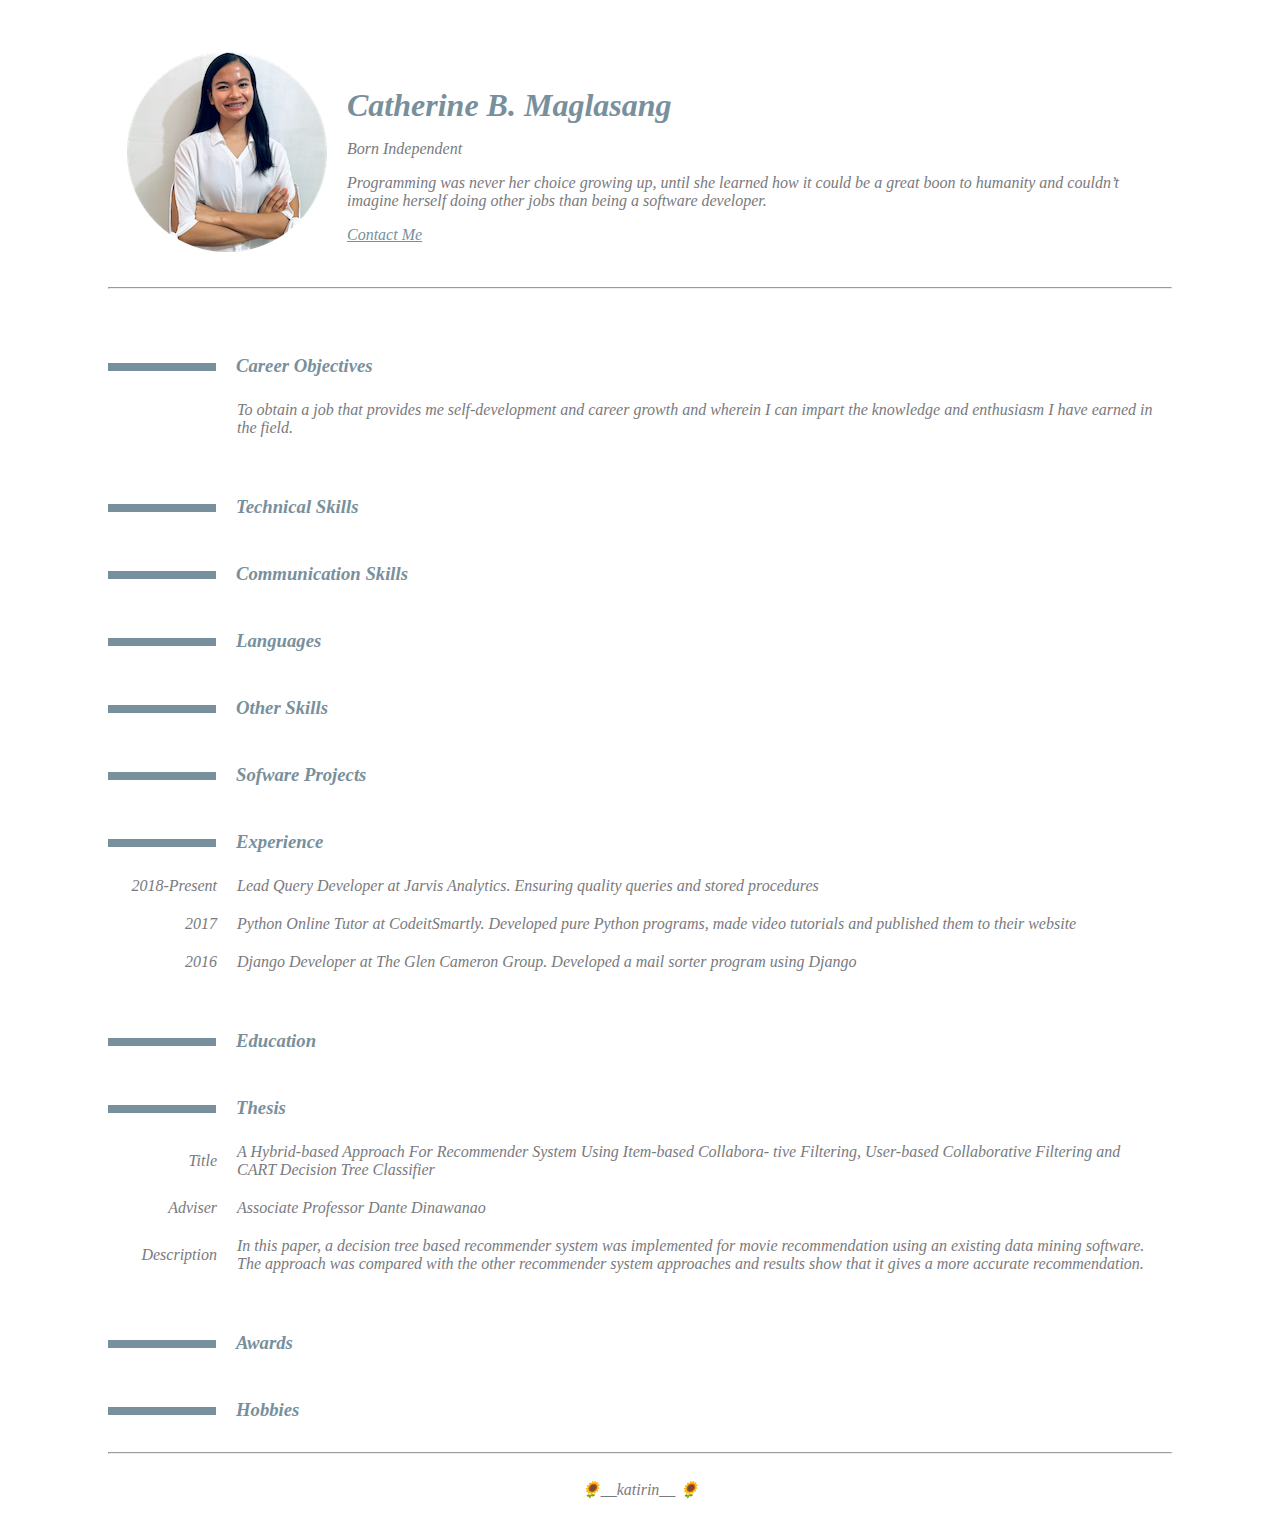
==== index.html @ 4e16a22c "Added styles" ====
<!DOCTYPE html>
<html lang="en" dir="ltr">

<head>
  <meta charset="utf-8">
  <title>🌻Catherine's Personal Site</title>
  <link rel="stylesheet" href="css/styles.css">
</head>

<body>
  <table>
    <tr>
      <td>
        <img src="images/profile.png" alt="catherine's profile picture">
      </td>
      <td>
        <h1>Catherine B. Maglasang</h1>
        <p>Born Independent</p>
        <p>Programming was never her choice growing up, until she learned how it could be a great boon to humanity and couldn’t imagine herself doing other jobs than being a software developer.</p>
        <p><a href="contact-me.html" target="_blank">Contact Me</a></p>
      </td>
    </tr>
  </table>
  <hr>
  <br>
  <div>
    <div class="divider">
      <hr class="left">
      <h3>Career Objectives</h3>
    </div>
    <table>
      <tbody>
        <tr>
          <td class="table-col1"></td>
          <td>To obtain a job that provides me self-development and career growth and wherein I
            can impart the knowledge and enthusiasm I have earned in the field.</td>
        </tr>
      <tbody>
    </table>
  </div>

  <div>
    <div class="divider">
      <hr class="left">
      <h3>Technical Skills</h3>
    </div>
  </div>

  <div>
    <div class="divider">
      <hr class="left">
      <h3>Communication Skills</h3>
    </div>
  </div>

  <div>
    <div class="divider">
      <hr class="left">
      <h3>Languages</h3>
    </div>
  </div>

  <div>
    <div class="divider">
      <hr class="left">
      <h3>Other Skills</h3>
    </div>
  </div>

  <div>
    <div class="divider">
      <hr class="left">
      <h3>Sofware Projects</h3>
    </div>
  </div>

  <div>
    <div class="divider">
      <hr class="left">
      <h3>Experience</h3>
    </div>
    <table>
      <tbody>
        <tr>
          <td class="table-col1">2018-Present</td>
          <td>Lead Query Developer at Jarvis Analytics. Ensuring quality queries and stored procedures</td>
        </tr>
        <tr>
          <td class="table-col1">2017</td>
          <td>Python Online Tutor at CodeitSmartly. Developed pure Python programs, made video tutorials and published them to their website</td>
        </tr>
        <tr>
          <td class="table-col1">2016</td>
          <td>Django Developer at The Glen Cameron Group. Developed a mail sorter program using Django</td>
        </tr>
      </tbody>
    </table>
  </div>

  <div>
    <div class="divider">
      <hr class="left">
      <h3>Education</h3>
    </div>
  </div>

  <div>
    <div class="divider">
      <hr class="left">
      <h3>Thesis</h3>
    </div>
    <table>
      <tbody>
        <tr>
          <td class="table-col1">Title</td>
          <td>A Hybrid-based Approach For Recommender System Using Item-based Collabora-
            tive Filtering, User-based Collaborative Filtering and CART Decision Tree Classifier</td>
        </tr>
        <tr>
          <td class="table-col1">Adviser</td>
          <td>Associate Professor Dante Dinawanao</td>
        </tr>
        <tr>
          <td class="table-col1">Description</td>
          <td>In this paper, a decision tree based recommender system was implemented for
            movie recommendation using an existing data mining software. The approach was
            compared with the other recommender system approaches and results show that it
            gives a more accurate recommendation.</td>
        </tr>
      </tbody>
    </table>
  </div>

  <div>
    <div class="divider">
      <hr class="left">
      <h3>Awards</h3>
    </div>
  </div>

  <div>
    <div class="divider">
      <hr class="left">
      <h3>Hobbies</h3>
    </div>
  </div>
</body>
<br>
<hr>
<br>
<footer>
  🌻__katirin__ 🌻
</footer>

</html>
---- css/styles.css ----
body {
  color: #797a7e;
  padding:20px 100px 20px;
  font-style: italic;
}

h1, h3, a {
  color: #78909c;
  margin-block-end: 0px;
  margin-block-start: 40px;

}

table {
  border-spacing: 18px;
  text-align: left;
}

table .table-col1 {
  width: 90px;
  text-align: right;
}

.divider {
  text-indent: 20px;
  padding-bottom: 5px;
}

.divider hr {
  border-width: 4px;
	width:100px;
  border-color: #78909c;
  border-style:solid;
}

.left {
	float:left;
}

footer {
  text-align: center;
}
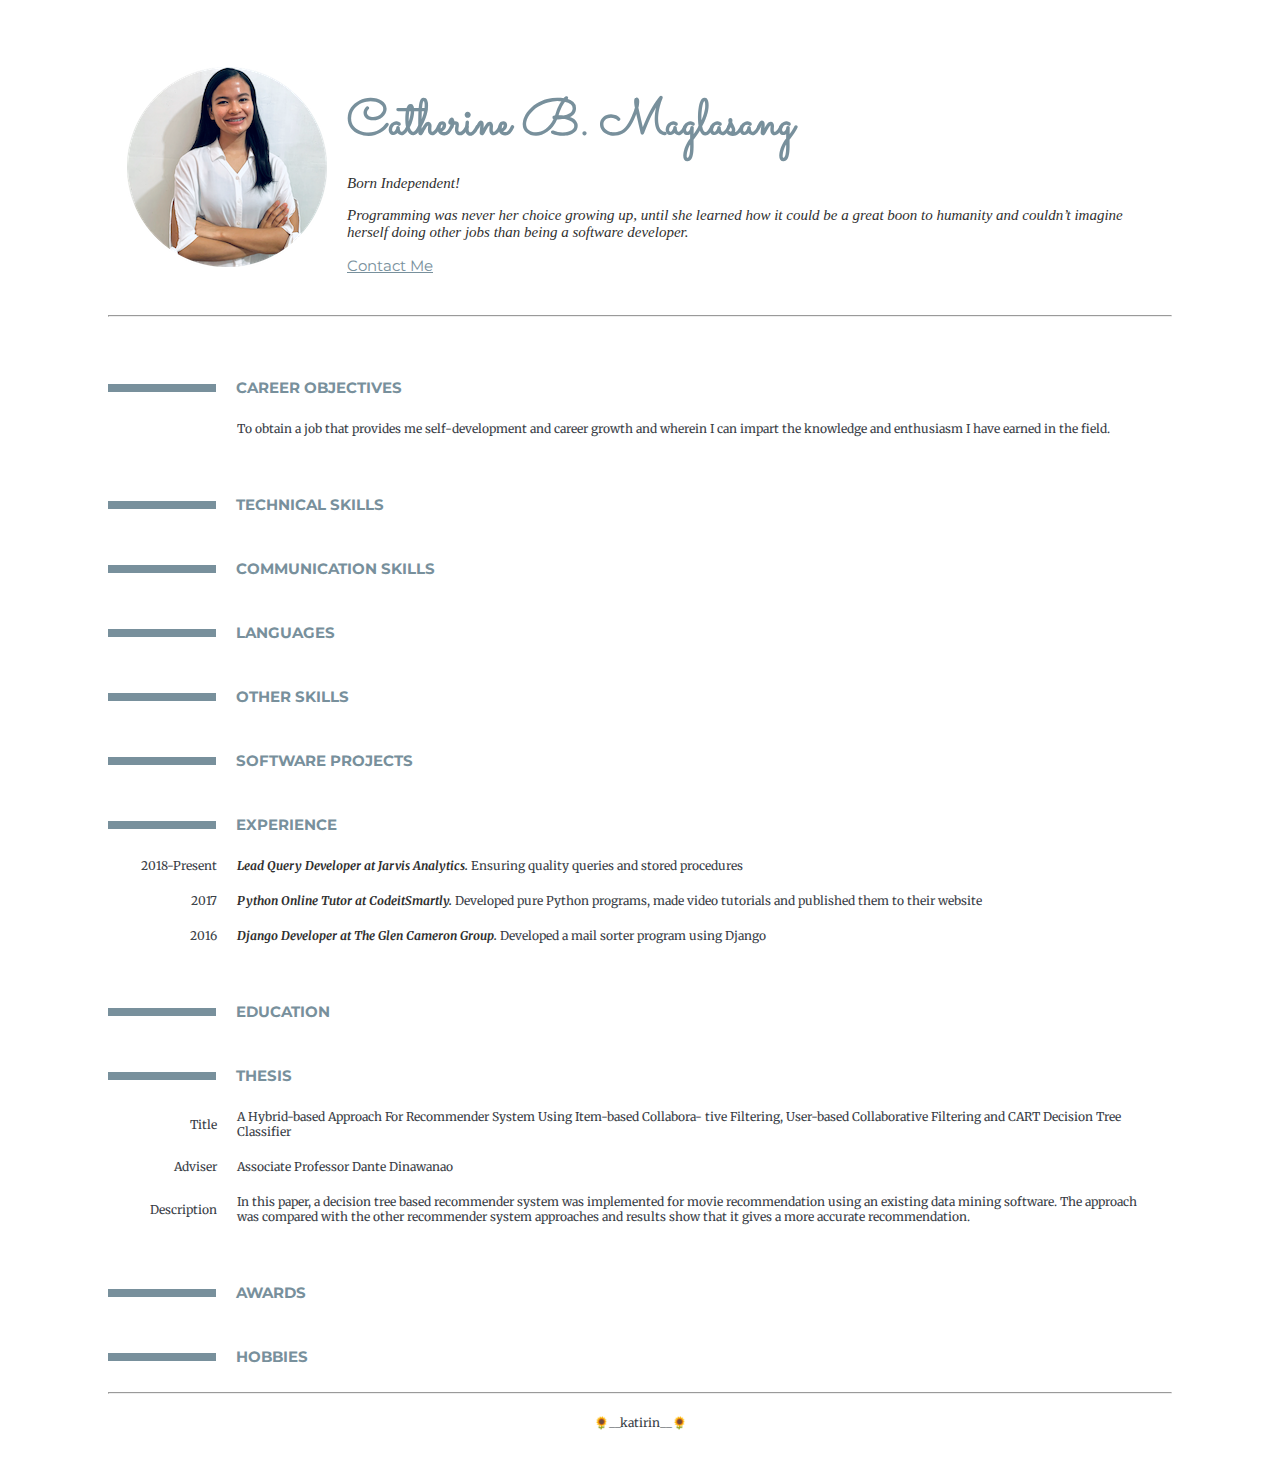
==== commit 480d0893: "Updated styles and content" ====
--- a/index.html
+++ b/index.html
@@ -5,6 +5,7 @@
   <meta charset="utf-8">
   <title>🌻Catherine's Personal Site</title>
   <link rel="stylesheet" href="css/styles.css">
+  <link href="https://fonts.googleapis.com/css2?family=Merriweather:wght@300&family=Montserrat:wght@100;500&family=Nanum+Gothic+Coding&family=Sacramento&display=swap" rel="stylesheet">
 </head>
 
 <body>
@@ -15,9 +16,9 @@
       </td>
       <td>
         <h1>Catherine B. Maglasang</h1>
-        <p>Born Independent</p>
-        <p>Programming was never her choice growing up, until she learned how it could be a great boon to humanity and couldn’t imagine herself doing other jobs than being a software developer.</p>
-        <p><a href="contact-me.html" target="_blank">Contact Me</a></p>
+        <p class="intro">Born Independent!</p>
+        <p class="intro"> Programming was never her choice growing up, until she learned how it could be a great boon to humanity and couldn’t imagine herself doing other jobs than being a software developer.</p>
+        <p class="intro"><a href="contact-me.html" target="_blank">Contact Me</a></p>
       </td>
     </tr>
   </table>
@@ -26,7 +27,7 @@
   <div>
     <div class="divider">
       <hr class="left">
-      <h3>Career Objectives</h3>
+      <h3>CAREER OBJECTIVES</h3>
     </div>
     <table>
       <tbody>
@@ -42,56 +43,56 @@
   <div>
     <div class="divider">
       <hr class="left">
-      <h3>Technical Skills</h3>
+      <h3>TECHNICAL SKILLS</h3>
     </div>
   </div>
 
   <div>
     <div class="divider">
       <hr class="left">
-      <h3>Communication Skills</h3>
+      <h3>COMMUNICATION SKILLS</h3>
     </div>
   </div>
 
   <div>
     <div class="divider">
       <hr class="left">
-      <h3>Languages</h3>
+      <h3>LANGUAGES</h3>
     </div>
   </div>
 
   <div>
     <div class="divider">
       <hr class="left">
-      <h3>Other Skills</h3>
+      <h3>OTHER SKILLS</h3>
     </div>
   </div>
 
   <div>
     <div class="divider">
       <hr class="left">
-      <h3>Sofware Projects</h3>
+      <h3>SOFTWARE PROJECTS</h3>
     </div>
   </div>
 
   <div>
     <div class="divider">
       <hr class="left">
-      <h3>Experience</h3>
+      <h3>EXPERIENCE</h3>
     </div>
     <table>
       <tbody>
         <tr>
           <td class="table-col1">2018-Present</td>
-          <td>Lead Query Developer at Jarvis Analytics. Ensuring quality queries and stored procedures</td>
+          <td><strong class="highlight">Lead Query Developer at Jarvis Analytics.</strong> Ensuring quality queries and stored procedures</td>
         </tr>
         <tr>
           <td class="table-col1">2017</td>
-          <td>Python Online Tutor at CodeitSmartly. Developed pure Python programs, made video tutorials and published them to their website</td>
+          <td><strong class="highlight">Python Online Tutor at CodeitSmartly.</strong> Developed pure Python programs, made video tutorials and published them to their website</td>
         </tr>
         <tr>
           <td class="table-col1">2016</td>
-          <td>Django Developer at The Glen Cameron Group. Developed a mail sorter program using Django</td>
+          <td><strong class="highlight">Django Developer at The Glen Cameron Group.</strong> Developed a mail sorter program using Django</td>
         </tr>
       </tbody>
     </table>
@@ -100,14 +101,14 @@
   <div>
     <div class="divider">
       <hr class="left">
-      <h3>Education</h3>
+      <h3>EDUCATION</h3>
     </div>
   </div>
 
   <div>
     <div class="divider">
       <hr class="left">
-      <h3>Thesis</h3>
+      <h3>THESIS</h3>
     </div>
     <table>
       <tbody>
@@ -134,14 +135,14 @@
   <div>
     <div class="divider">
       <hr class="left">
-      <h3>Awards</h3>
+      <h3>AWARDS</h3>
     </div>
   </div>
 
   <div>
     <div class="divider">
       <hr class="left">
-      <h3>Hobbies</h3>
+      <h3>HOBBIES</h3>
     </div>
   </div>
 </body>
@@ -149,7 +150,7 @@
 <hr>
 <br>
 <footer>
-  🌻__katirin__ 🌻
+  🌻__katirin__🌻
 </footer>
 
 </html>
--- a/css/styles.css
+++ b/css/styles.css
@@ -1,14 +1,25 @@
 body {
-  color: #797a7e;
+  color: #393e46;
   padding:20px 100px 20px;
-  font-style: italic;
+  font-family: Merriweather,serif;
+  font-size: 12px;
 }
 
-h1, h3, a {
+h1 {
   color: #78909c;
   margin-block-end: 0px;
   margin-block-start: 40px;
+  font-family: 'Sacramento', cursive;
+  font-size: 50px;
+}
 
+h3, a {
+  color: #78909c;
+  margin-block-end: 0px;
+  margin-block-start: 40px;
+  font-family: 'Montserrat', sans-serif;
+  font-style: normal;
+  font-size: 15px;
 }
 
 table {
@@ -40,3 +51,15 @@
 footer {
   text-align: center;
 }
+
+.intro {
+  font-style: italic;
+  font-family: Lora, Georgia, serif;
+  font-size: 15px;
+  color: #303030;
+}
+
+.highlight {
+  font-style: oblique;
+  color: #303030;
+}
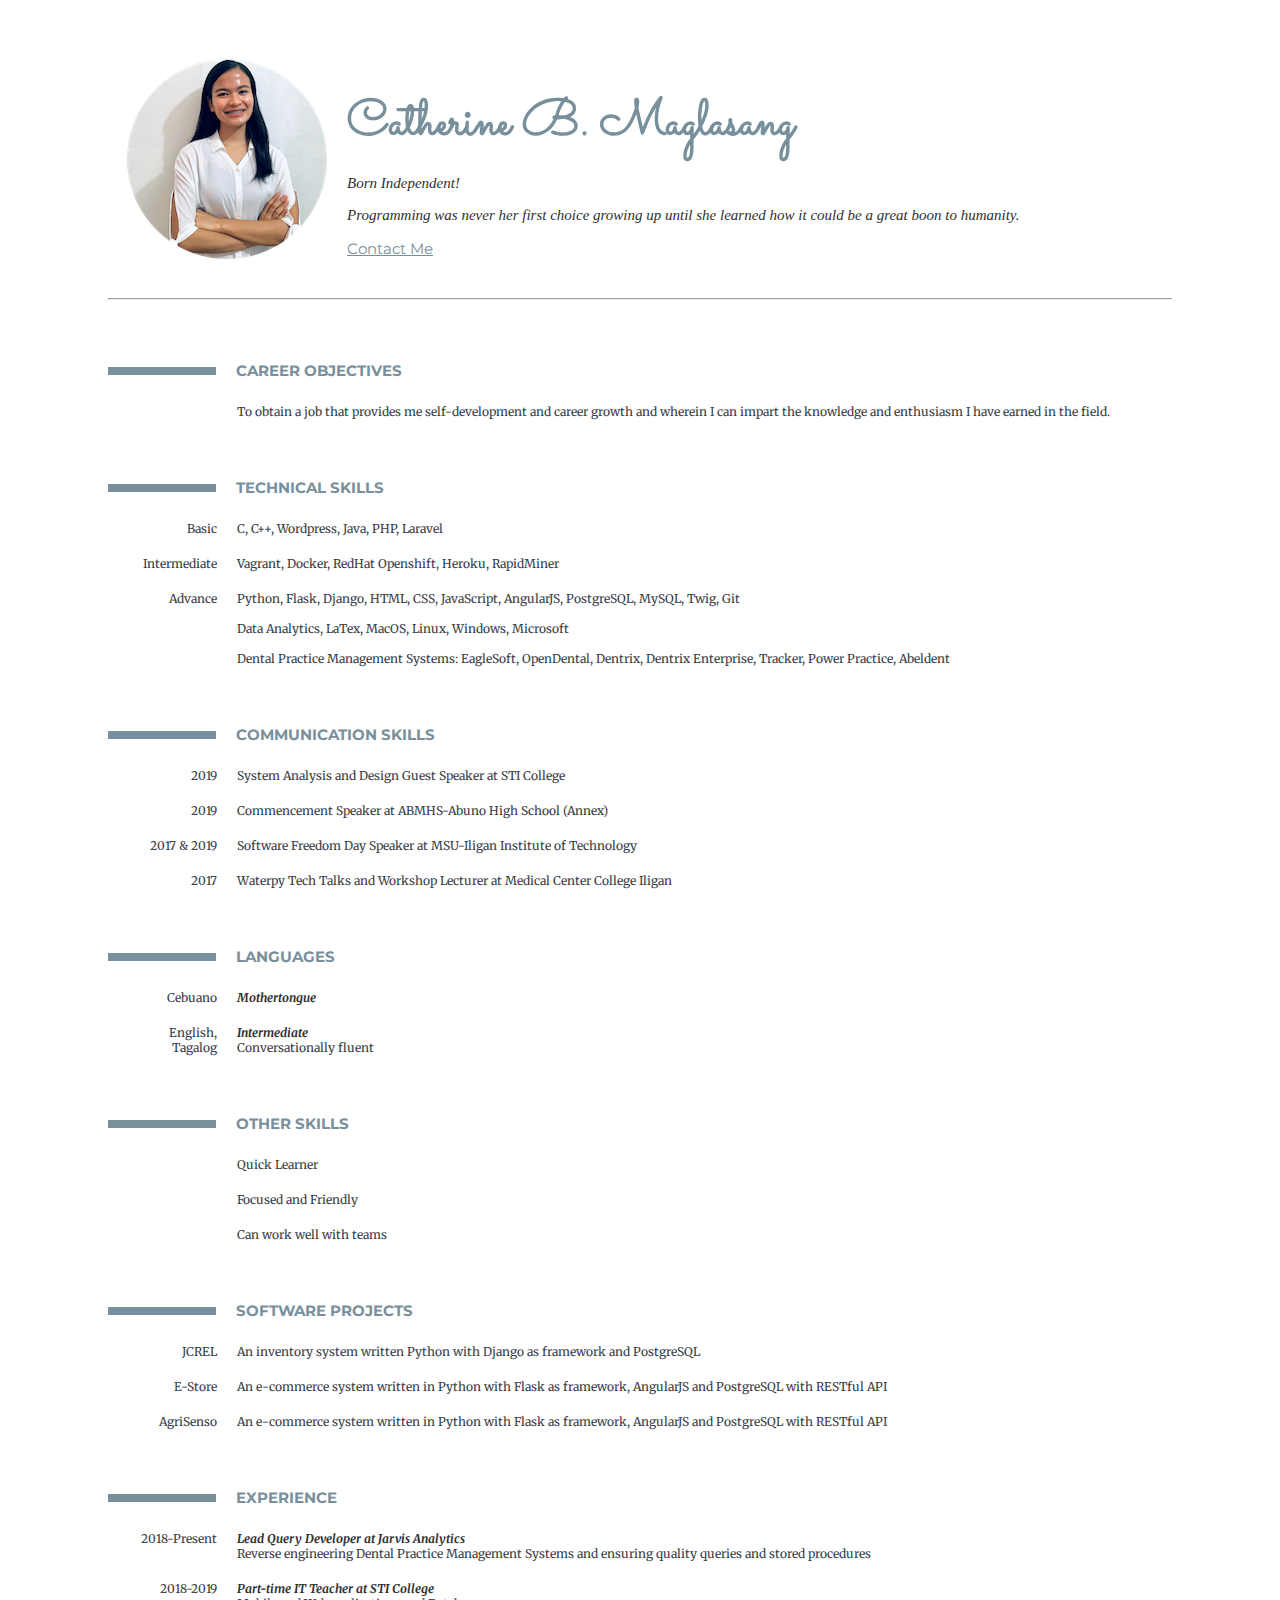
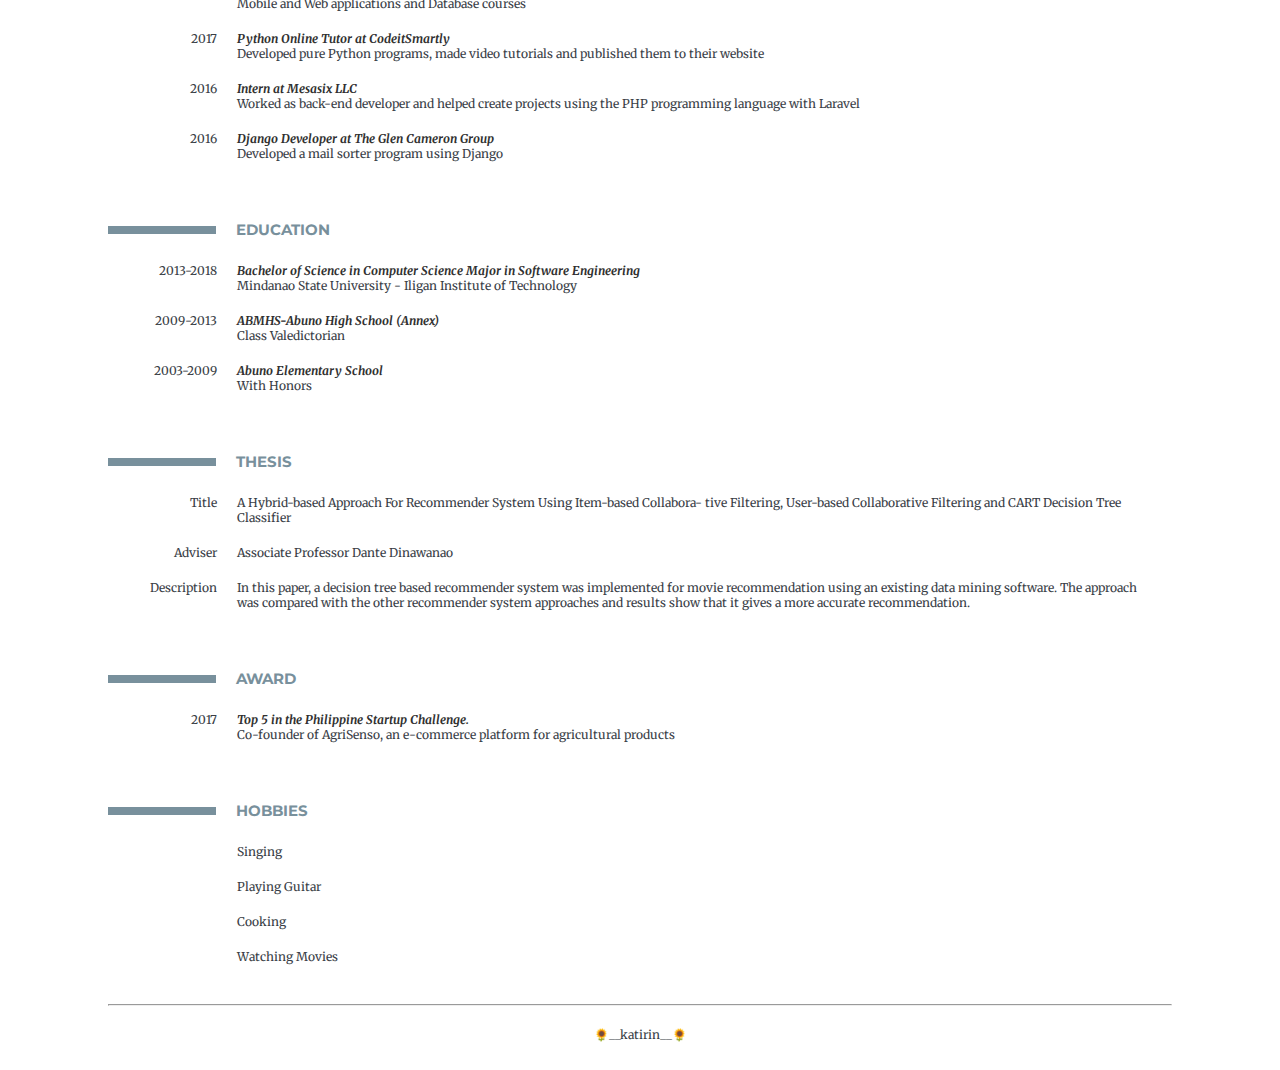
==== commit 14fcd63a: "Updated Contact page" ====
--- a/index.html
+++ b/index.html
@@ -3,7 +3,7 @@
 
 <head>
   <meta charset="utf-8">
-  <title>🌻Catherine's Personal Site</title>
+  <title>Catherine's Personal Site</title>
   <link rel="stylesheet" href="css/styles.css">
   <link href="https://fonts.googleapis.com/css2?family=Merriweather:wght@300&family=Montserrat:wght@100;500&family=Nanum+Gothic+Coding&family=Sacramento&display=swap" rel="stylesheet">
 </head>
@@ -17,7 +17,7 @@
       <td>
         <h1>Catherine B. Maglasang</h1>
         <p class="intro">Born Independent!</p>
-        <p class="intro"> Programming was never her choice growing up, until she learned how it could be a great boon to humanity and couldn’t imagine herself doing other jobs than being a software developer.</p>
+        <p class="intro"> Programming was never her first choice growing up until she learned how it could be a great boon to humanity.</p>
         <p class="intro"><a href="contact-me.html" target="_blank">Contact Me</a></p>
       </td>
     </tr>
@@ -45,6 +45,22 @@
       <hr class="left">
       <h3>TECHNICAL SKILLS</h3>
     </div>
+    <table>
+      <tbody>
+        <tr>
+          <td class="table-col1">Basic</td>
+          <td>C, C++, Wordpress, Java, PHP, Laravel</td>
+        </tr>
+        <tr>
+          <td class="table-col1">Intermediate</td>
+          <td>Vagrant, Docker, RedHat Openshift, Heroku, RapidMiner</td>
+        </tr>
+        <tr>
+          <td class="table-col1">Advance</td>
+          <td>Python, Flask, Django, HTML, CSS, JavaScript, AngularJS, PostgreSQL, MySQL, Twig, Git <br><br>Data Analytics, LaTex, MacOS, Linux, Windows, Microsoft <br><br> Dental Practice Management Systems: EagleSoft, OpenDental, Dentrix, Dentrix Enterprise, Tracker, Power Practice, Abeldent</td>
+        </tr>
+      </tbody>
+    </table>
   </div>
 
   <div>
@@ -52,6 +68,26 @@
       <hr class="left">
       <h3>COMMUNICATION SKILLS</h3>
     </div>
+    <table>
+      <tbody>
+        <tr>
+          <td class="table-col1">2019</td>
+          <td>System Analysis and Design Guest Speaker at STI College</td>
+        </tr>
+        <tr>
+          <td class="table-col1">2019</td>
+          <td>Commencement Speaker at ABMHS-Abuno High School (Annex)</td>
+        </tr>
+        <tr>
+          <td class="table-col1">2017 & 2019</td>
+          <td>Software Freedom Day Speaker at MSU-Iligan Institute of Technology</td>
+        </tr>
+        <tr>
+          <td class="table-col1">2017</td>
+          <td>Waterpy Tech Talks and Workshop Lecturer at Medical Center College Iligan</td>
+        </tr>
+      </tbody>
+    </table>
   </div>
 
   <div>
@@ -59,6 +95,18 @@
       <hr class="left">
       <h3>LANGUAGES</h3>
     </div>
+    <table>
+      <tbody>
+        <tr>
+          <td class="table-col1">Cebuano</td>
+          <td><strong class="highlight">Mothertongue</strong></td>
+        </tr>
+        <tr>
+          <td class="table-col1">English, Tagalog</td>
+          <td><strong class="highlight">Intermediate</strong><br> Conversationally fluent</td>
+        </tr>
+      </tbody>
+    </table>
   </div>
 
   <div>
@@ -66,6 +114,25 @@
       <hr class="left">
       <h3>OTHER SKILLS</h3>
     </div>
+    <table>
+      <tbody>
+        <tr>
+          <td class="table-col1"></td>
+          <td>Quick Learner</td>
+        </tr>
+      <tbody>
+        <tr>
+          <td class="table-col1"></td>
+          <td>Focused and Friendly</td>
+        </tr>
+      <tbody>
+        <tr>
+          <td class="table-col1"></td>
+          <td>Can work well with teams</td>
+        </tr>
+      </tbody>
+    </table>
+
   </div>
 
   <div>
@@ -73,6 +140,23 @@
       <hr class="left">
       <h3>SOFTWARE PROJECTS</h3>
     </div>
+    <table>
+      <tbody>
+        <tr>
+          <td class="table-col1">JCREL</td>
+          <td>An inventory system written Python with Django as framework and PostgreSQL</td>
+        </tr>
+        <tr>
+          <td class="table-col1">E-Store</td>
+          <td>An e-commerce system written in Python with Flask as framework, AngularJS and PostgreSQL with RESTful API</td>
+        </tr>
+        </tr>
+        <tr>
+          <td class="table-col1">AgriSenso</td>
+          <td>An e-commerce system written in Python with Flask as framework, AngularJS and PostgreSQL with RESTful API</td>
+        </tr>
+      </tbody>
+    </table>
   </div>
 
   <div>
@@ -84,15 +168,24 @@
       <tbody>
         <tr>
           <td class="table-col1">2018-Present</td>
-          <td><strong class="highlight">Lead Query Developer at Jarvis Analytics.</strong> Ensuring quality queries and stored procedures</td>
+          <td><strong class="highlight">Lead Query Developer at Jarvis Analytics</strong><br> Reverse engineering Dental Practice Management Systems and ensuring quality queries and stored procedures</td>
+        </tr>
+        <tr>
+          <td class="table-col1">2018-2019</td>
+          <td><strong class="highlight">Part-time IT Teacher at STI College</strong><br> Mobile and Web applications and Database courses</td>
         </tr>
         <tr>
           <td class="table-col1">2017</td>
-          <td><strong class="highlight">Python Online Tutor at CodeitSmartly.</strong> Developed pure Python programs, made video tutorials and published them to their website</td>
+          <td><strong class="highlight">Python Online Tutor at CodeitSmartly</strong><br> Developed pure Python programs, made video tutorials and published them to their website</td>
         </tr>
         <tr>
           <td class="table-col1">2016</td>
-          <td><strong class="highlight">Django Developer at The Glen Cameron Group.</strong> Developed a mail sorter program using Django</td>
+          <td><strong class="highlight">Intern at Mesasix LLC</strong><br> Worked as back-end developer and helped create projects using the PHP programming language with Laravel</td>
+        </tr>
+        </tr>
+        <tr>
+          <td class="table-col1">2016</td>
+          <td><strong class="highlight">Django Developer at The Glen Cameron Group</strong><br> Developed a mail sorter program using Django</td>
         </tr>
       </tbody>
     </table>
@@ -103,6 +196,22 @@
       <hr class="left">
       <h3>EDUCATION</h3>
     </div>
+    <table>
+      <tbody>
+        <tr>
+          <td class="table-col1">2013-2018</td>
+          <td><strong class="highlight">Bachelor of Science in Computer Science Major in Software Engineering</strong> <br>Mindanao State University - Iligan Institute of Technology </td>
+        </tr>
+        <tr>
+          <td class="table-col1">2009-2013</td>
+          <td><strong class="highlight">ABMHS-Abuno High School (Annex)</strong> <br>Class Valedictorian</td>
+        </tr>
+        <tr>
+          <td class="table-col1">2003-2009</td>
+          <td><strong class="highlight">Abuno Elementary School</strong><br> With Honors</td>
+        </tr>
+      </tbody>
+    </table>
   </div>
 
   <div>
@@ -135,8 +244,16 @@
   <div>
     <div class="divider">
       <hr class="left">
-      <h3>AWARDS</h3>
-    </div>
+      <h3>AWARD</h3>
+    </div>
+    <table>
+      <tbody>
+        <tr>
+          <td class="table-col1">2017</td>
+          <td><strong class="highlight">Top 5 in the Philippine Startup Challenge.</strong> <br>Co-founder of AgriSenso, an e-commerce platform for agricultural products </td>
+        </tr>
+      </tbody>
+    </table>
   </div>
 
   <div>
@@ -144,6 +261,26 @@
       <hr class="left">
       <h3>HOBBIES</h3>
     </div>
+    <table>
+      <tbody>
+        <tr>
+          <td class="table-col1"></td>
+          <td>Singing</td>
+        </tr>
+        <tr>
+          <td class="table-col1"></td>
+          <td>Playing Guitar</td>
+        </tr>
+        <tr>
+          <td class="table-col1"></td>
+          <td>Cooking</td>
+        </tr>
+        <tr>
+          <td class="table-col1"></td>
+          <td>Watching Movies</td>
+        </tr>
+      </tbody>
+    </table>
   </div>
 </body>
 <br>
@@ -153,4 +290,5 @@
   🌻__katirin__🌻
 </footer>
 
+<script src="index.js" charset="utf-8"></script>
 </html>
--- a/css/styles.css
+++ b/css/styles.css
@@ -30,6 +30,7 @@
 table .table-col1 {
   width: 90px;
   text-align: right;
+  vertical-align: top;
 }
 
 .divider {
@@ -63,3 +64,91 @@
   font-style: oblique;
   color: #303030;
 }
+
+form {
+  font-family: Merriweather,serif;
+}
+
+textarea {
+  border: 2px solid #78909c;
+  width: 40%;
+  border-radius: 5px;
+  padding: 5px;
+  font-style: oblique;
+}
+
+label {
+    padding-right: 10px;
+}
+
+input[type=text] {
+  border: none;
+  border-bottom: 2px solid #78909c;
+  width: 30%;
+  padding: 5px;
+  font-style: oblique;
+}
+
+.button {
+  color: #78909c;
+  border: 1.5px solid #78909c;
+  background-color: inherit;
+  width: 100px;
+  padding: 4px;
+  border-radius: 5px;
+}
+
+.button:hover {
+  color: white;
+  background-color: #78909c;
+  border: none;
+}
+/*
+.fa {
+  padding: 2px;
+  font-size: 30px;
+  width: 12px;
+  text-align: center;
+  text-decoration: none;
+  margin: 5px 2px;
+  border-radius: 50%;
+}
+
+.fa:hover {
+    opacity: 0.7;
+}
+
+.fa-facebook {
+  background: #3B5998;
+  color: white;
+}
+
+.fa-twitter {
+  background: #55ACEE;
+  color: white;
+}
+
+.fa-google {
+  background: #dd4b39;
+  color: white;
+}
+
+.fa-linkedin {
+  background: #007bb5;
+  color: white;
+}
+
+.fa-youtube {
+  background: #bb0000;
+  color: white;
+}
+
+.fa-instagram {
+  background: #125688;
+  color: white;
+}
+
+.fa-skype {
+  background: #00aff0;
+  color: white;
+} */
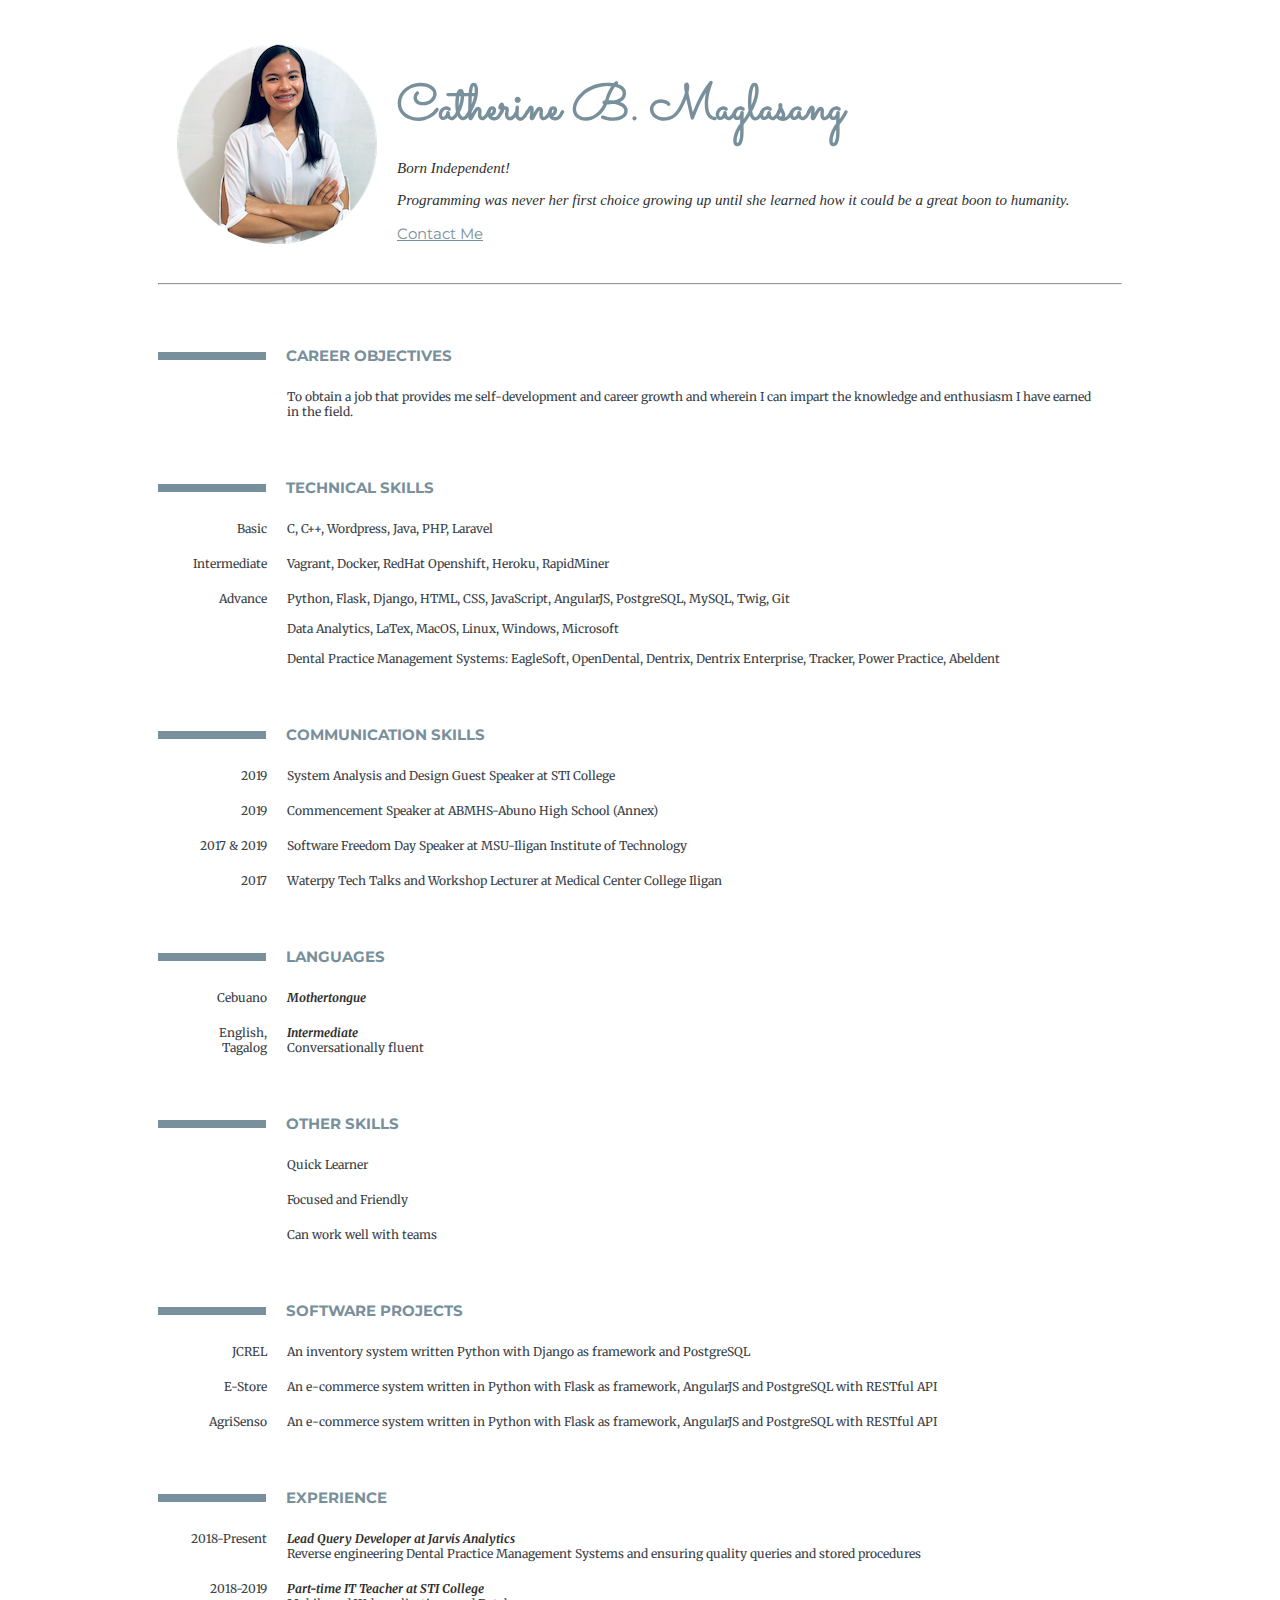
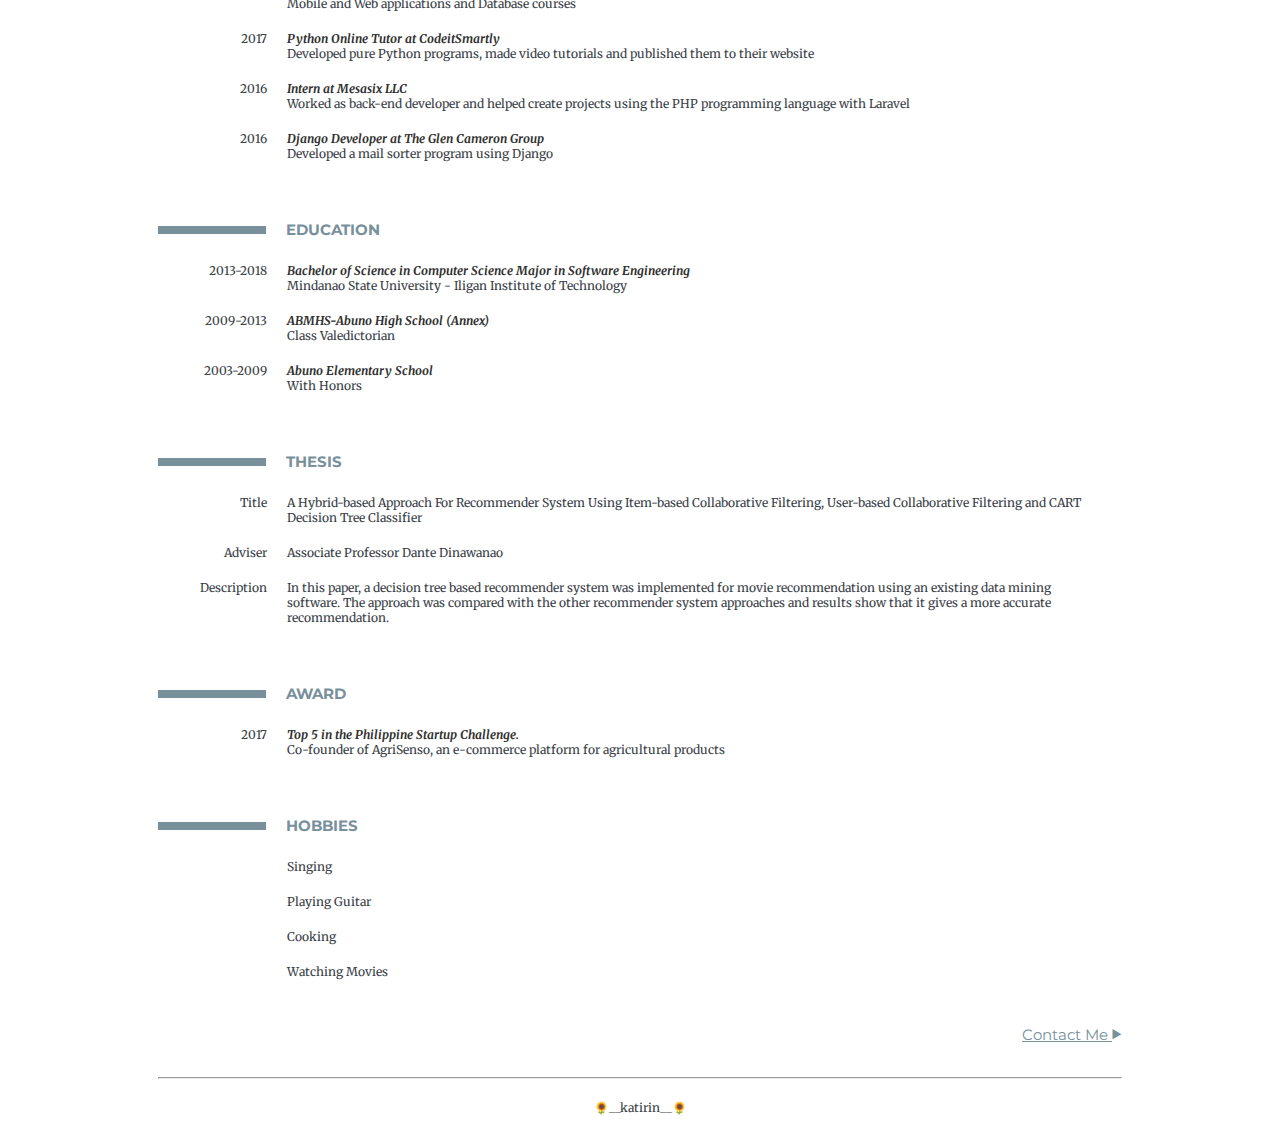
==== commit 84e0c6d5: "Added pagination" ====
--- a/index.html
+++ b/index.html
@@ -223,8 +223,7 @@
       <tbody>
         <tr>
           <td class="table-col1">Title</td>
-          <td>A Hybrid-based Approach For Recommender System Using Item-based Collabora-
-            tive Filtering, User-based Collaborative Filtering and CART Decision Tree Classifier</td>
+          <td>A Hybrid-based Approach For Recommender System Using Item-based Collaborative Filtering, User-based Collaborative Filtering and CART Decision Tree Classifier</td>
         </tr>
         <tr>
           <td class="table-col1">Adviser</td>
@@ -284,9 +283,13 @@
   </div>
 </body>
 <br>
-<hr>
+<div class="contact-me">
+  <p><a href="contact-me.html">Contact Me </a> ▶</p>
+</div>
 <br>
 <footer>
+  <hr>
+  <br>
   🌻__katirin__🌻
 </footer>
 
--- a/css/styles.css
+++ b/css/styles.css
@@ -1,6 +1,6 @@
 body {
   color: #393e46;
-  padding:20px 100px 20px;
+  padding:5px 150px 10px;
   font-family: Merriweather,serif;
   font-size: 12px;
 }
@@ -71,7 +71,7 @@
 
 textarea {
   border: 2px solid #78909c;
-  width: 40%;
+  width: 35%;
   border-radius: 5px;
   padding: 5px;
   font-style: oblique;
@@ -103,52 +103,12 @@
   background-color: #78909c;
   border: none;
 }
-/*
-.fa {
-  padding: 2px;
-  font-size: 30px;
-  width: 12px;
-  text-align: center;
-  text-decoration: none;
-  margin: 5px 2px;
-  border-radius: 50%;
+.contact-me {
+  text-align: right;
+  color: #78909c;
 }
 
-.fa:hover {
-    opacity: 0.7;
+.back-to-cv {
+  text-align: left;
+  color: #78909c;
 }
-
-.fa-facebook {
-  background: #3B5998;
-  color: white;
-}
-
-.fa-twitter {
-  background: #55ACEE;
-  color: white;
-}
-
-.fa-google {
-  background: #dd4b39;
-  color: white;
-}
-
-.fa-linkedin {
-  background: #007bb5;
-  color: white;
-}
-
-.fa-youtube {
-  background: #bb0000;
-  color: white;
-}
-
-.fa-instagram {
-  background: #125688;
-  color: white;
-}
-
-.fa-skype {
-  background: #00aff0;
-  color: white;
-} */
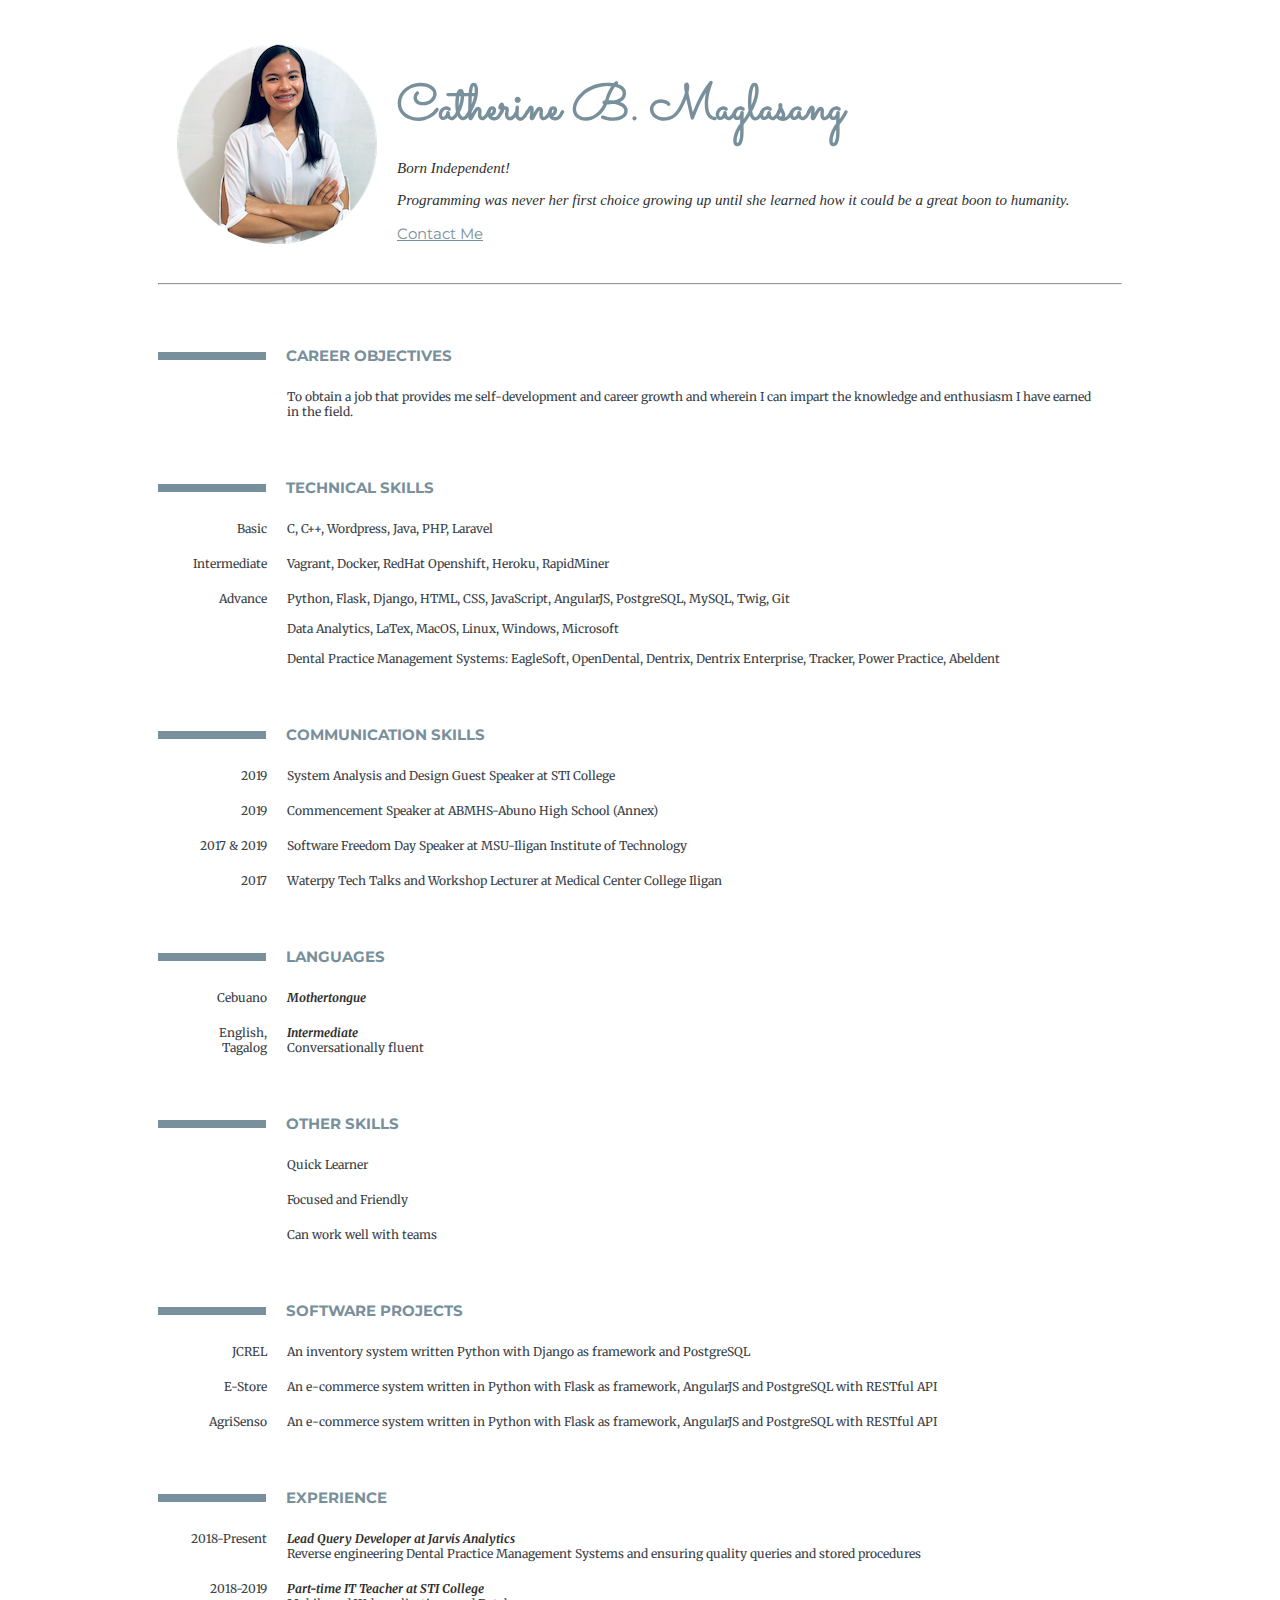
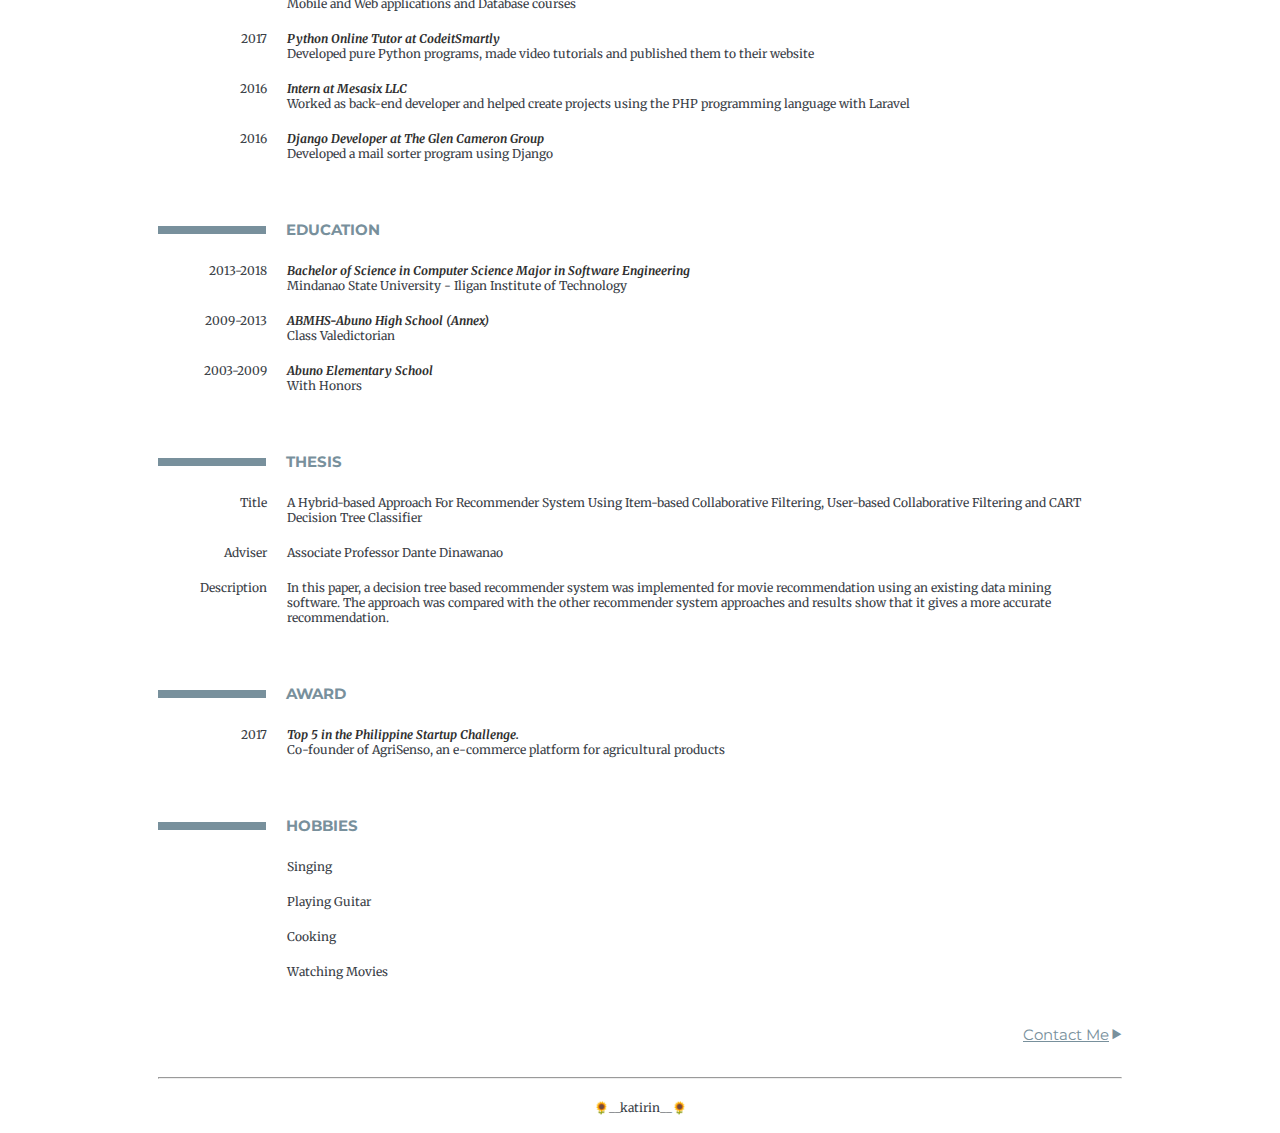
==== commit c326db57: "Updated pagination spacing" ====
--- a/index.html
+++ b/index.html
@@ -284,7 +284,7 @@
 </body>
 <br>
 <div class="contact-me">
-  <p><a href="contact-me.html">Contact Me </a> ▶</p>
+  <p> <a href="contact-me.html">Contact Me</a>  ▶</p>
 </div>
 <br>
 <footer>
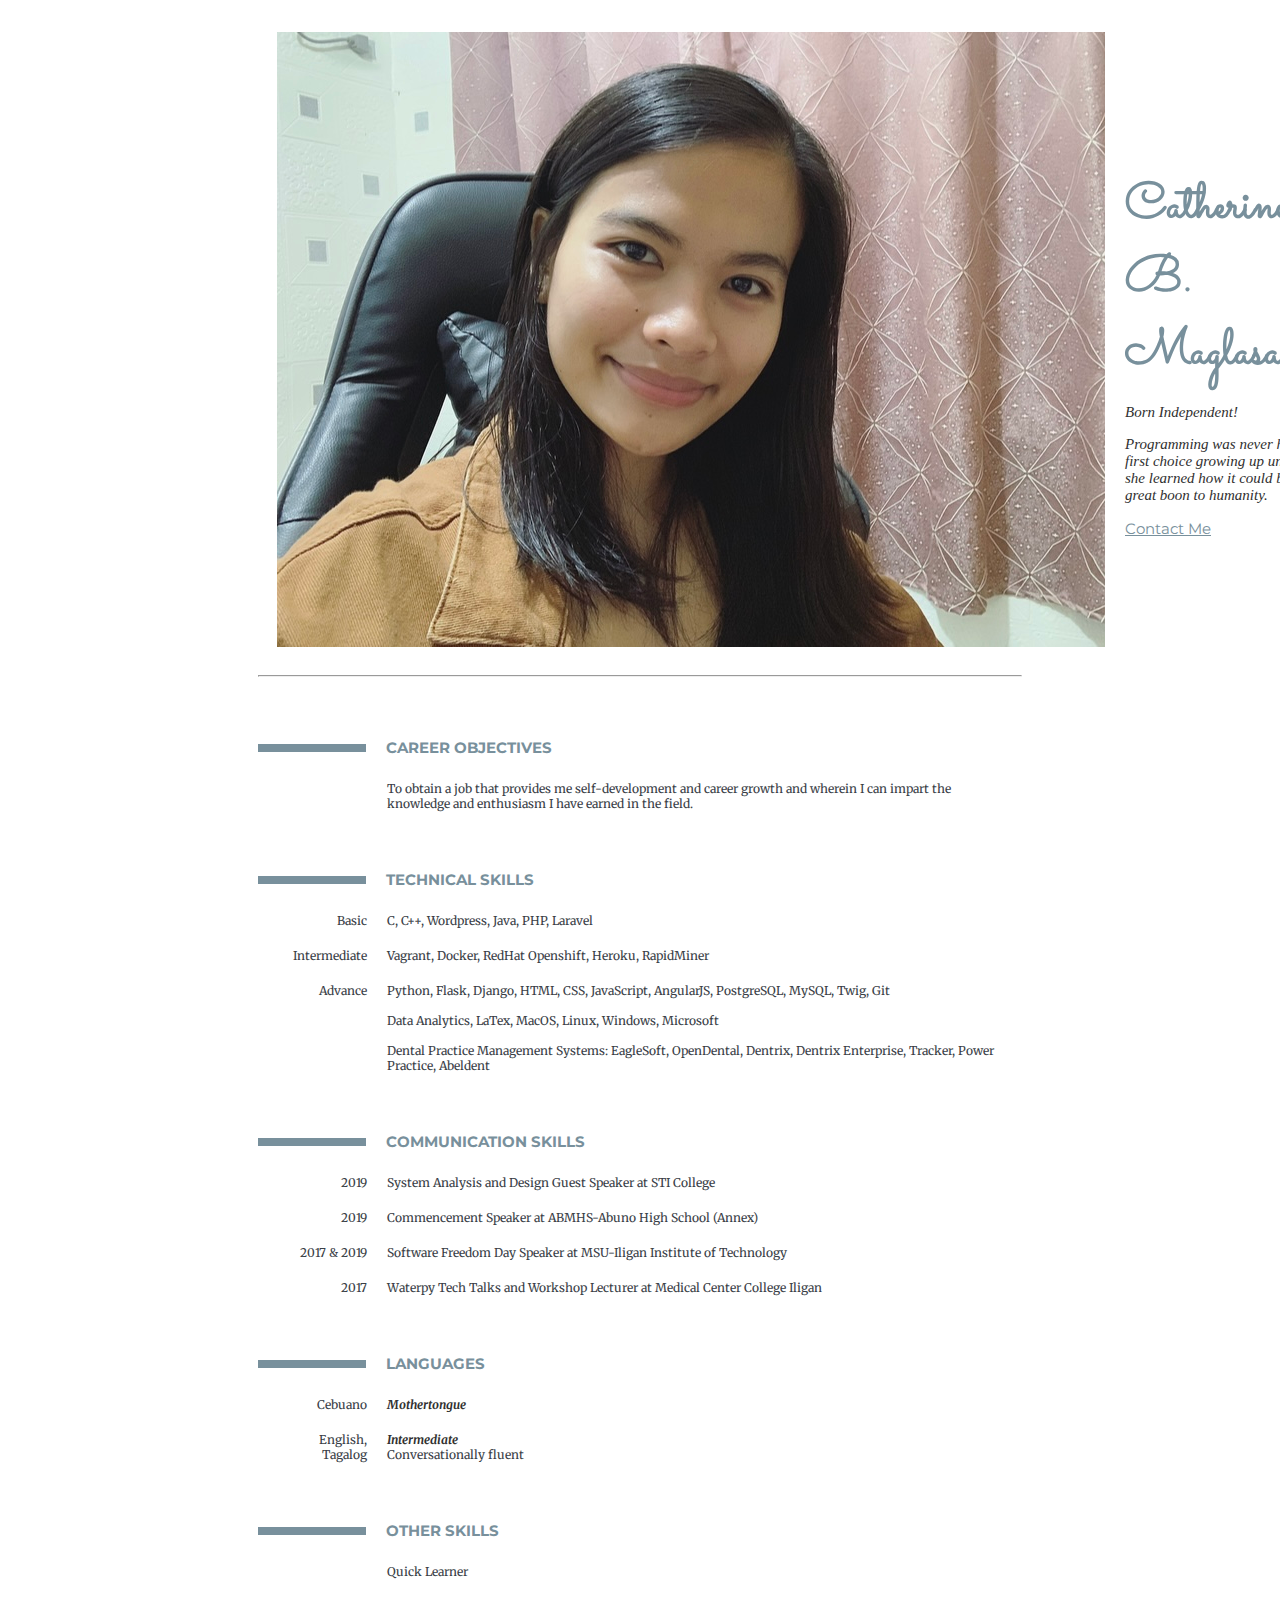
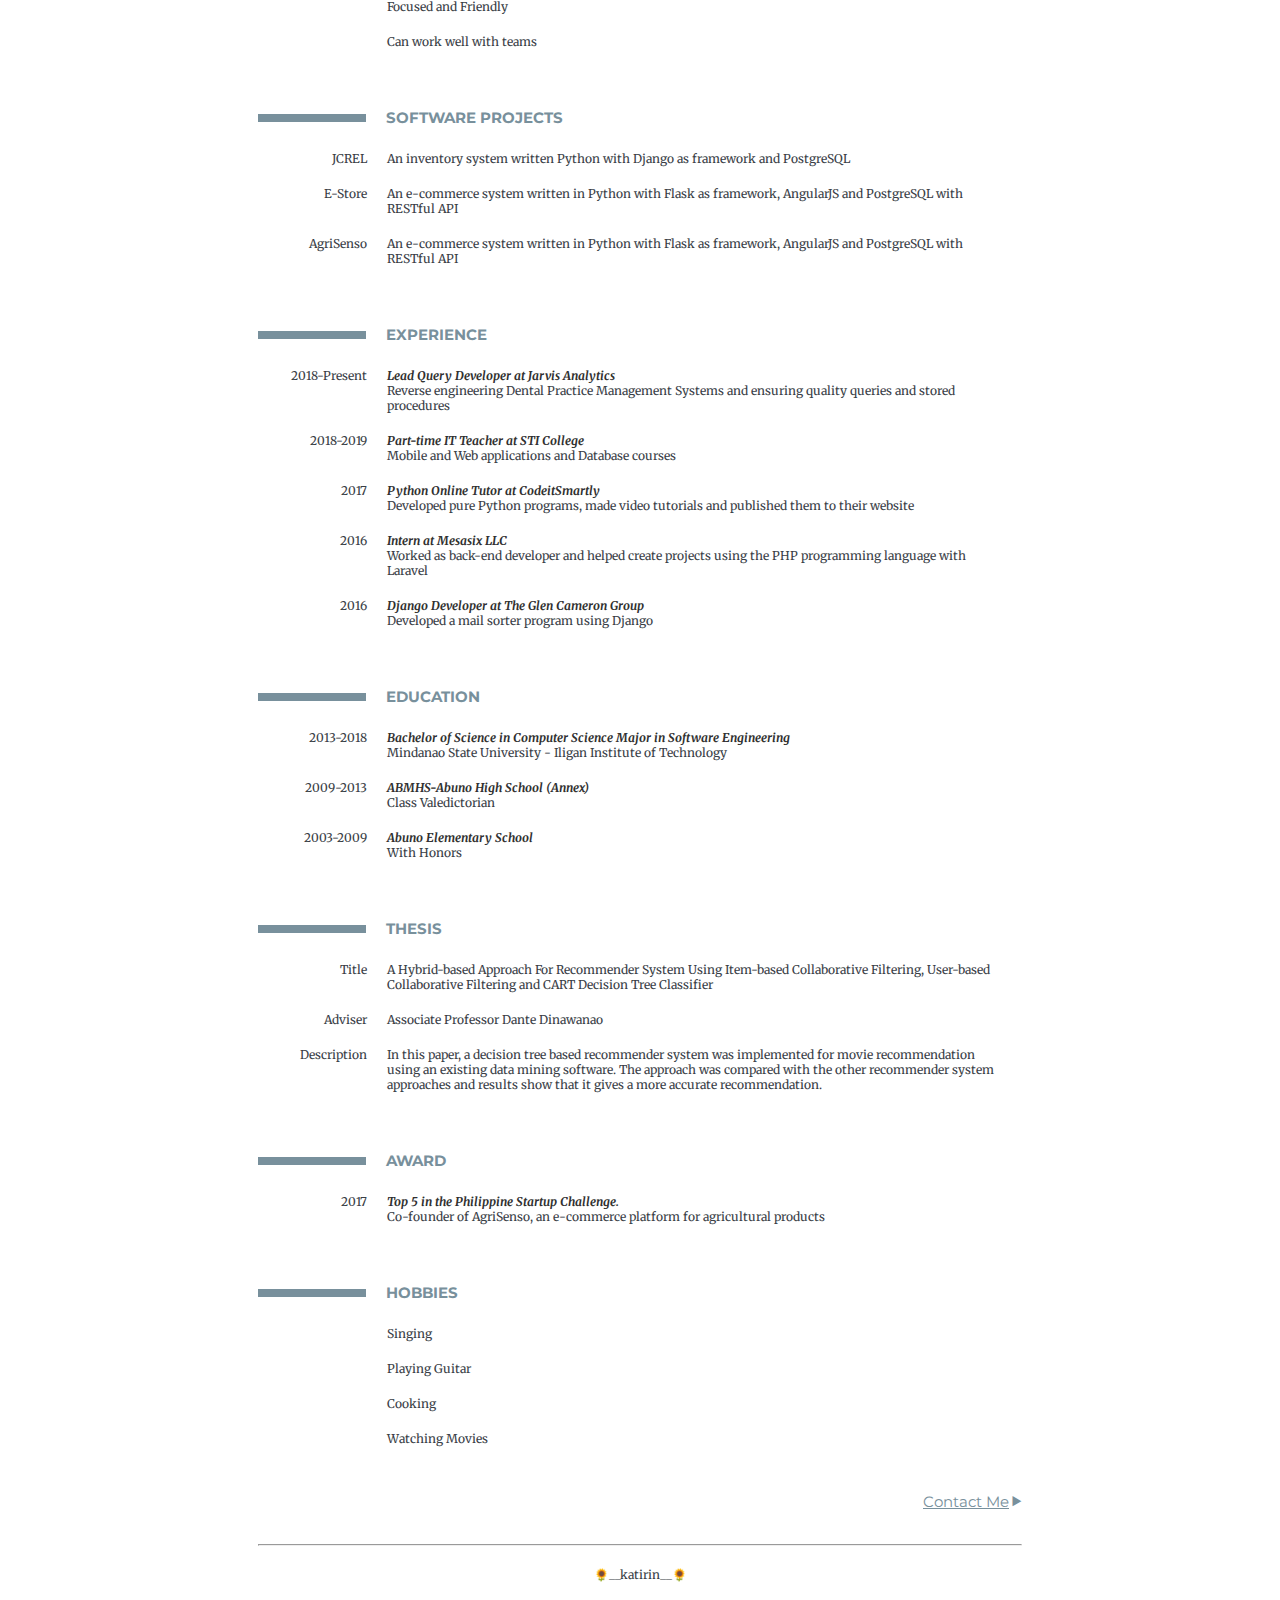
==== commit 5aee11f7: "Update index.html" ====
--- a/index.html
+++ b/index.html
@@ -12,7 +12,7 @@
   <table>
     <tr>
       <td>
-        <img src="images/profile.png" alt="catherine's profile picture">
+        <img src="images/IMG_8532.jpg" alt="catherine's profile picture">
       </td>
       <td>
         <h1>Catherine B. Maglasang</h1>
--- a/css/styles.css
+++ b/css/styles.css
@@ -1,6 +1,6 @@
 body {
   color: #393e46;
-  padding:5px 150px 10px;
+  padding:5px 250px 10px;
   font-family: Merriweather,serif;
   font-size: 12px;
 }
@@ -71,7 +71,7 @@
 
 textarea {
   border: 2px solid #78909c;
-  width: 35%;
+  width: 37%;
   border-radius: 5px;
   padding: 5px;
   font-style: oblique;
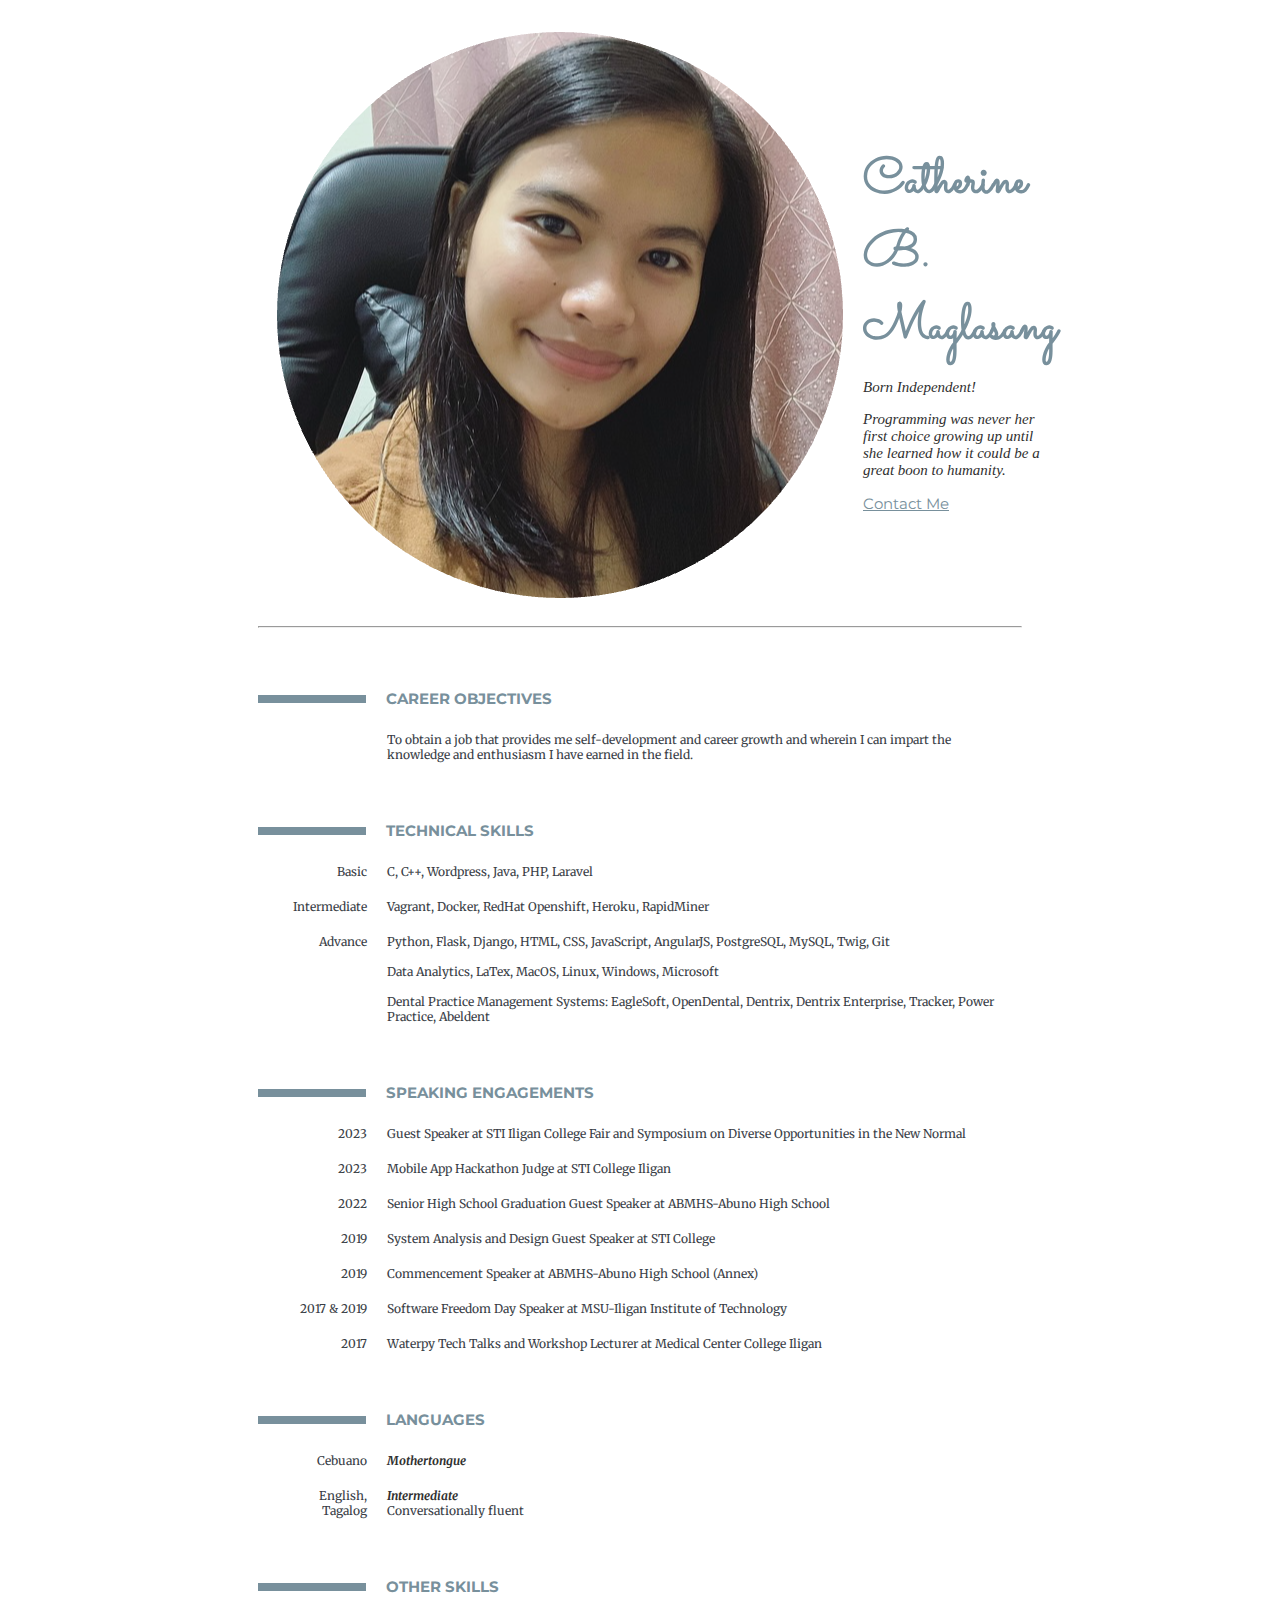
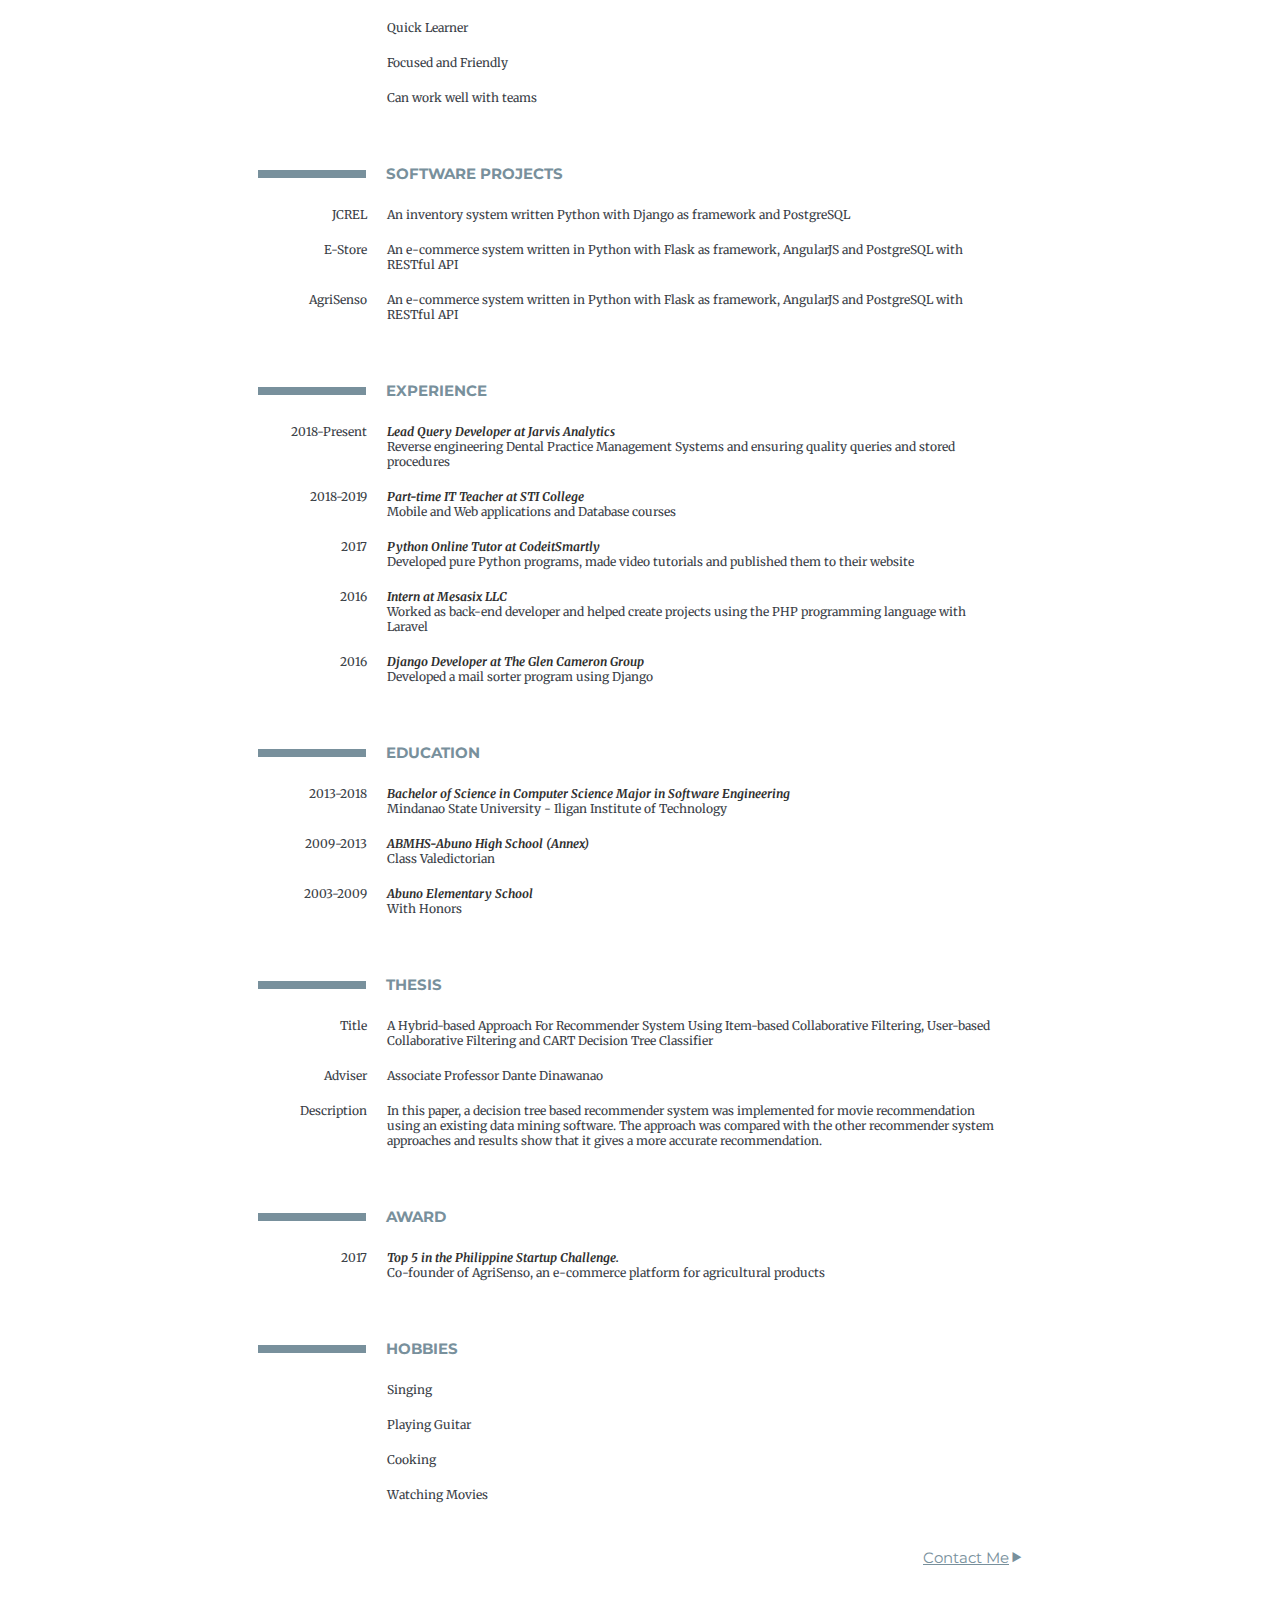
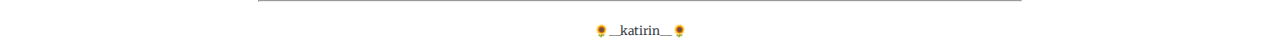
==== commit 009fc540: "Update index.html" ====
--- a/index.html
+++ b/index.html
@@ -12,7 +12,7 @@
   <table>
     <tr>
       <td>
-        <img src="images/IMG_8532.jpg" alt="catherine's profile picture">
+        <img src="images/profile2.png" alt="catherine's profile picture">
       </td>
       <td>
         <h1>Catherine B. Maglasang</h1>
@@ -66,10 +66,22 @@
   <div>
     <div class="divider">
       <hr class="left">
-      <h3>COMMUNICATION SKILLS</h3>
-    </div>
-    <table>
-      <tbody>
+      <h3>SPEAKING ENGAGEMENTS</h3>
+    </div>
+    <table>
+      <tbody>
+        <tr>
+          <td class="table-col1">2023</td>
+          <td>Guest Speaker at STI Iligan College Fair and Symposium on Diverse Opportunities in the New Normal</td>
+        </tr>
+        <tr>
+          <td class="table-col1">2023</td>
+          <td>Mobile App Hackathon Judge at STI College Iligan</td>
+        </tr>
+        <tr>
+          <td class="table-col1">2022</td>
+          <td>Senior High School Graduation Guest Speaker at ABMHS-Abuno High School</td>
+        </tr>
         <tr>
           <td class="table-col1">2019</td>
           <td>System Analysis and Design Guest Speaker at STI College</td>
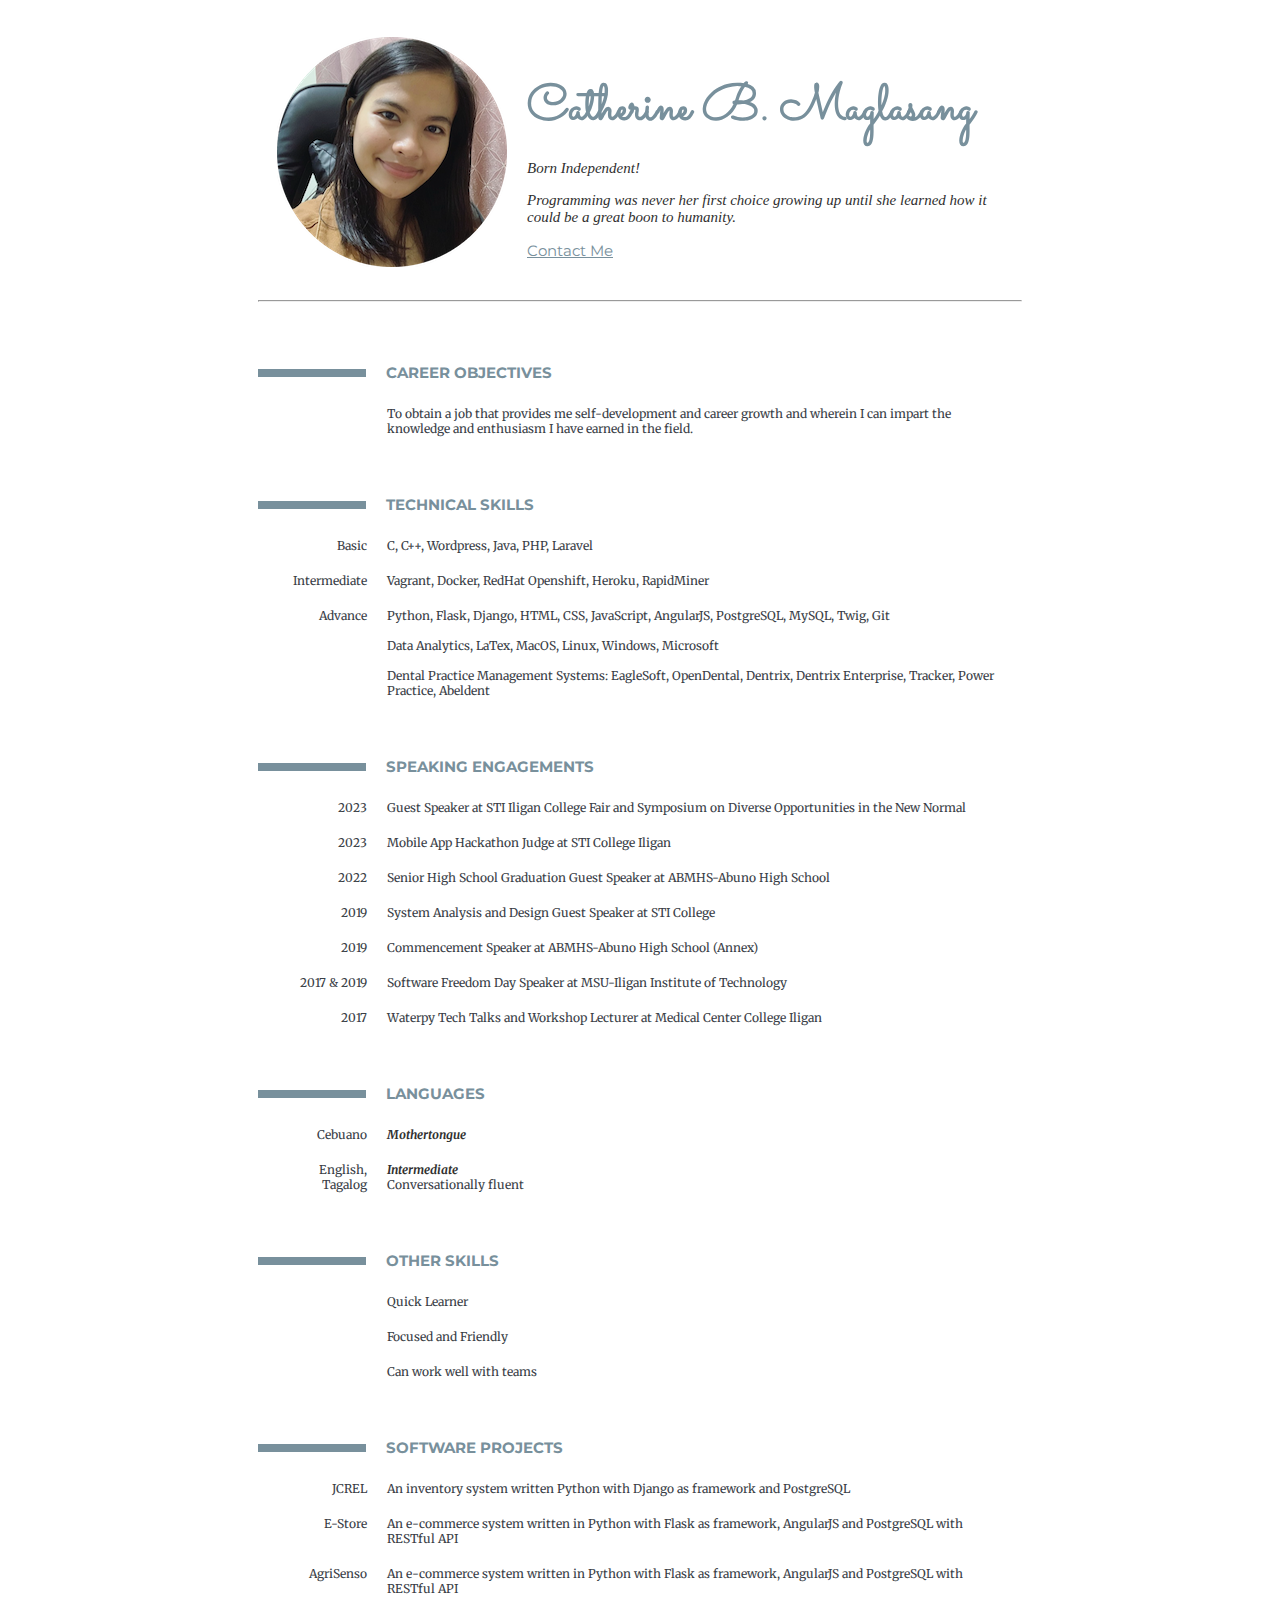
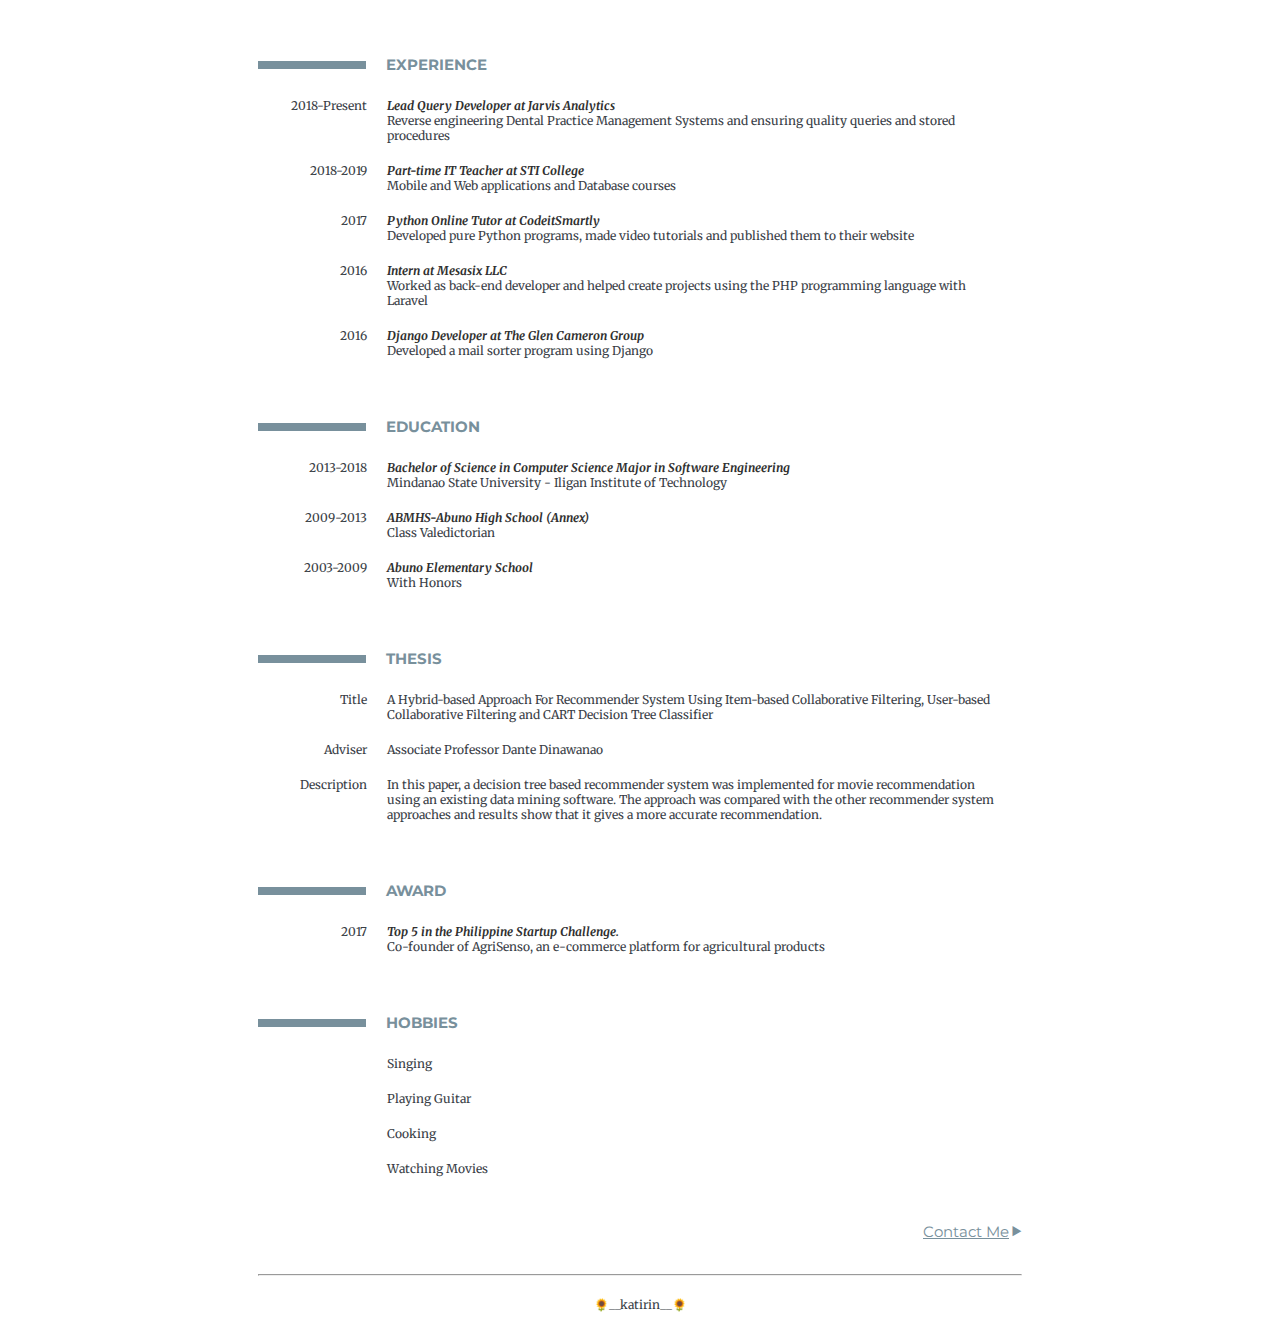
==== commit d1da9f51: "Update index.html" ====
--- a/index.html
+++ b/index.html
@@ -12,7 +12,7 @@
   <table>
     <tr>
       <td>
-        <img src="images/profile2.png" alt="catherine's profile picture">
+        <img src="images/profile3.png" alt="catherine's profile picture">
       </td>
       <td>
         <h1>Catherine B. Maglasang</h1>
